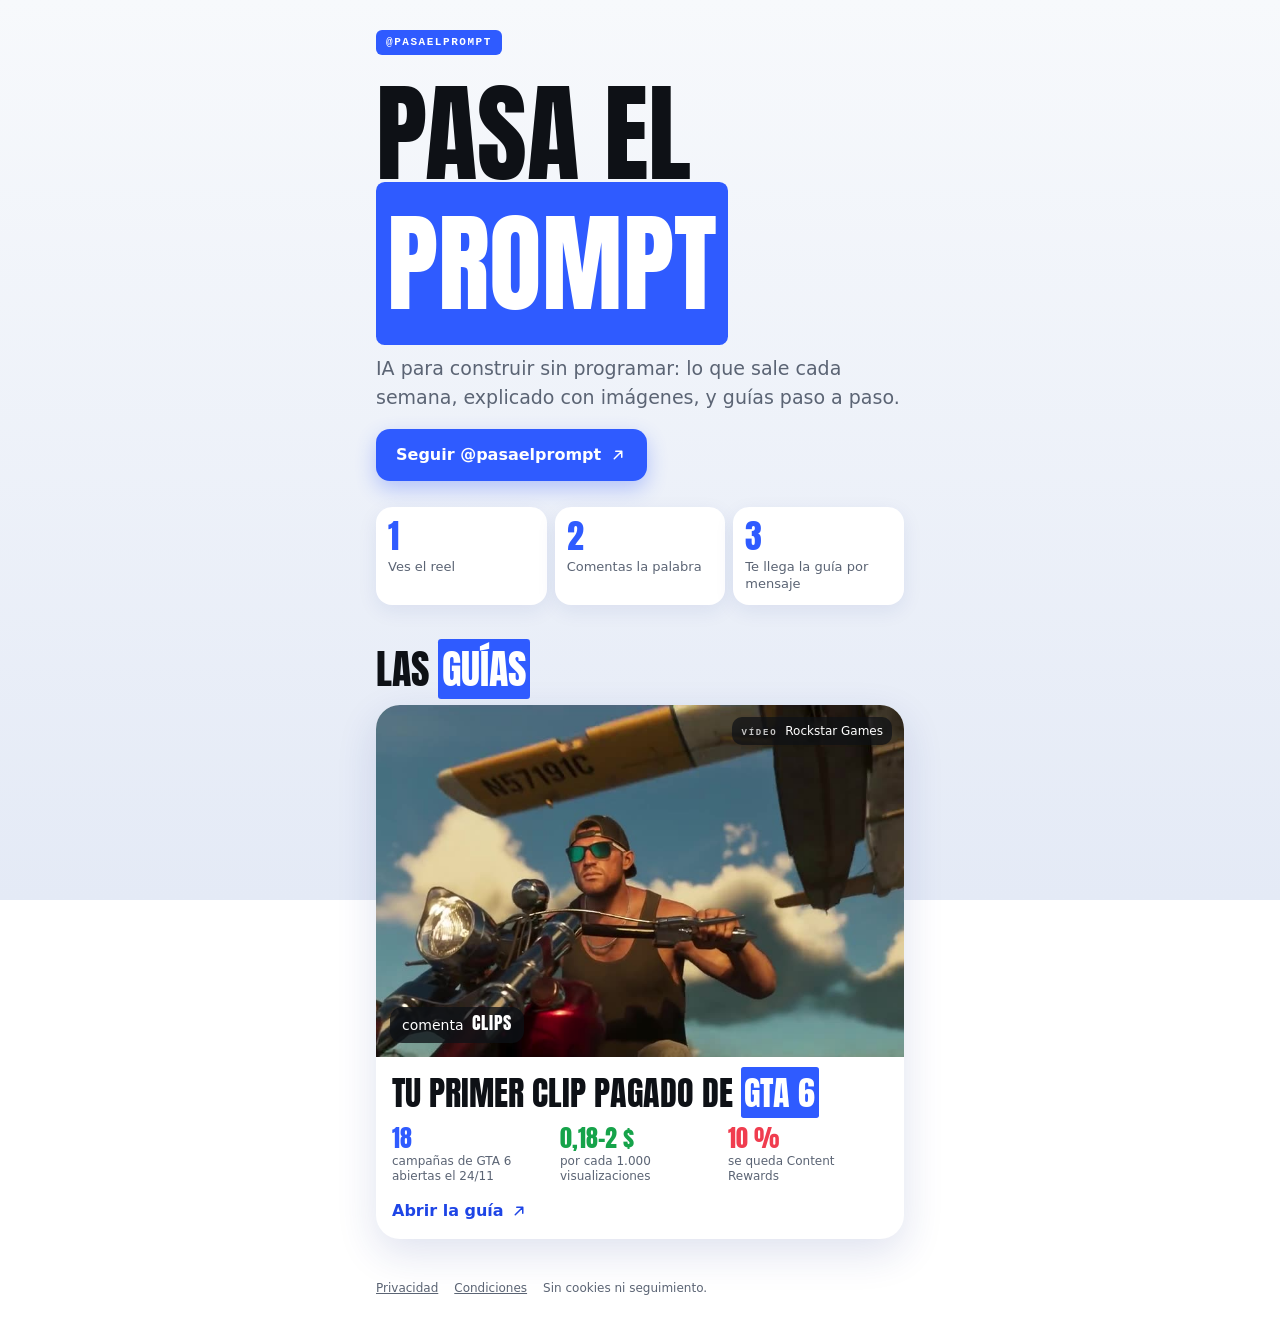
==== index.html @ 2a8b5eec "Publish the Pasa el prompt site: home page and the CLIPS guide" ====
<!doctype html>
<html lang="es">
<head>
<meta charset="utf-8">
<meta name="viewport" content="width=device-width, initial-scale=1, viewport-fit=cover">
<title>Pasa el prompt</title>
<meta name="description" content="IA para construir sin programar: guías visuales, paso a paso, de @pasaelprompt.">
<style>
@font-face { font-family: "Anton"; src: url("guias/assets/Anton-Regular.ttf") format("truetype"); font-display: swap; }
:root { --bg1:#F7F9FC; --bg2:#E4EAF6; --ink:#0E1116; --ink2:#5B6474; --accent:#2F5BFF;
  --accent-lo:#1E45E6; --card:#FFFFFF; --money:#16A34A; --bad:#F03D4F; }
* { box-sizing:border-box; }
html { -webkit-text-size-adjust:100%; }
body { margin:0; color:var(--ink); background:linear-gradient(180deg,var(--bg1),var(--bg2)) fixed;
  font:16px/1.5 "Avenir Next", Avenir, -apple-system, "Segoe UI", Roboto, system-ui, sans-serif; }
main { max-width:560px; margin:0 auto; padding:28px 16px 40px; }
.handle { display:inline-block; background:var(--accent); color:#fff; font:700 11px/1 ui-monospace, Menlo, monospace;
  letter-spacing:.14em; text-transform:uppercase; padding:7px 10px; border-radius:6px; }
h1, h2, h3 { font-family:"Anton", Impact, sans-serif; font-weight:400; text-transform:uppercase; margin:0; }
h1 { font-size:clamp(64px,21vw,108px); line-height:1.2; margin:14px 0 26px; }
h2 { font-size:clamp(30px,9vw,40px); line-height:1.2; margin:40px 0 12px; }
h3 { font-size:clamp(26px,7.4vw,34px); line-height:1.2; }
.hl { background:var(--accent); color:#fff; padding:0 .1em; border-radius:.08em; white-space:nowrap; }
.lead { font-size:19px; color:var(--ink2); margin:0 0 18px; }
.btn { display:inline-flex; align-items:center; gap:8px; background:var(--accent); color:#fff; text-decoration:none; font-weight:700;
  padding:14px 20px; border-radius:14px; box-shadow:0 8px 20px rgba(47,91,255,.30); }
.ic { width:18px; height:18px; color:currentColor; }
.hows { display:grid; grid-template-columns:repeat(3,1fr); gap:8px; margin-top:26px; }
.how { background:var(--card); border-radius:16px; padding:12px; box-shadow:0 6px 20px rgba(26,47,143,.08); }
.how b { display:block; font:400 34px/1 "Anton", Impact, sans-serif; color:var(--accent); margin-bottom:6px; }
.how span { font-size:13px; line-height:1.3; color:var(--ink2); display:block; }
.guide { display:block; color:inherit; text-decoration:none; background:var(--card); border-radius:24px; overflow:hidden;
  box-shadow:0 14px 40px rgba(26,47,143,.14); margin:0 0 18px; }
.pic { position:relative; }
.pic img { display:block; width:100%; aspect-ratio:3/2; object-fit:cover; }
.word { position:absolute; left:14px; bottom:14px; background:rgba(14,17,22,.78); color:#fff; font-size:14px; padding:7px 12px; border-radius:12px; }
.word b { font:400 18px/1 "Anton", Impact, sans-serif; letter-spacing:.03em; margin-left:4px; }
.credit { position:absolute; top:12px; right:12px; background:rgba(14,17,22,.72); color:#fff; font-size:12px; padding:5px 9px; border-radius:10px; }
.credit b { font:700 9px/1 ui-monospace, Menlo, monospace; letter-spacing:.2em; opacity:.75; margin-right:4px; }
.body { padding:16px; }
.stats { display:grid; grid-template-columns:repeat(3,1fr); gap:8px; margin:12px 0 14px; }
.st b { display:block; font:400 24px/1 "Anton", Impact, sans-serif; color:var(--accent); margin-bottom:4px; white-space:nowrap; }
.st.money b { color:var(--money); } .st.bad b { color:var(--bad); }
.st span { font-size:12px; line-height:1.3; color:var(--ink2); display:block; }
.go { display:inline-flex; align-items:center; gap:6px; color:var(--accent-lo); font-weight:700; }
.empty { color:var(--ink2); }
footer { margin-top:40px; font-size:12px; color:var(--ink2); display:flex; gap:16px; flex-wrap:wrap; }
footer a { color:var(--ink2); }
@media (max-width:360px) { .hows, .stats { grid-template-columns:1fr; } }
</style>
</head>
<body>
<main>
<span class="handle">@pasaelprompt</span>
<h1>Pasa el <span class="hl">prompt</span></h1>
<p class="lead">IA para construir sin programar: lo que sale cada semana, explicado con imágenes, y guías paso a paso.</p>
<a class="btn" href="https://www.instagram.com/pasaelprompt/">Seguir @pasaelprompt <svg class="ic" viewBox="0 0 24 24" fill="none" stroke="currentColor" stroke-width="2" stroke-linecap="round" stroke-linejoin="round" aria-hidden="true"><path d="M7 17 17 7M9 7h8v8"/></svg></a>
<div class="hows"><div class="how"><b>1</b><span>Ves el reel</span></div><div class="how"><b>2</b><span>Comentas la palabra</span></div><div class="how"><b>3</b><span>Te llega la guía por mensaje</span></div></div>
<h2>Las <span class="hl">guías</span></h2>
<a class="guide" href="guias/clips/"><div class="pic"><img src="guias/clips/media/hero.jpg" alt="" loading="lazy"><span class="word">comenta <b>CLIPS</b></span><span class="credit"><b>VÍDEO</b> Rockstar Games</span></div><div class="body"><h3>Tu primer clip pagado de <span class="hl">GTA 6</span></h3><div class="stats"><div class="st "><b>18</b><span>campañas de GTA 6 abiertas el 24/11</span></div><div class="st money"><b>0,18–2 $</b><span>por cada 1.000 visualizaciones</span></div><div class="st bad"><b>10 %</b><span>se queda Content Rewards</span></div></div><span class="go">Abrir la guía <svg class="ic sm" viewBox="0 0 24 24" fill="none" stroke="currentColor" stroke-width="2" stroke-linecap="round" stroke-linejoin="round" aria-hidden="true"><path d="M7 17 17 7M9 7h8v8"/></svg></span></div></a>
<footer><a href="privacy-policy/">Privacidad</a><a href="terms-of-service/">Condiciones</a><span>Sin cookies ni seguimiento.</span></footer>
</main>
</body>
</html>
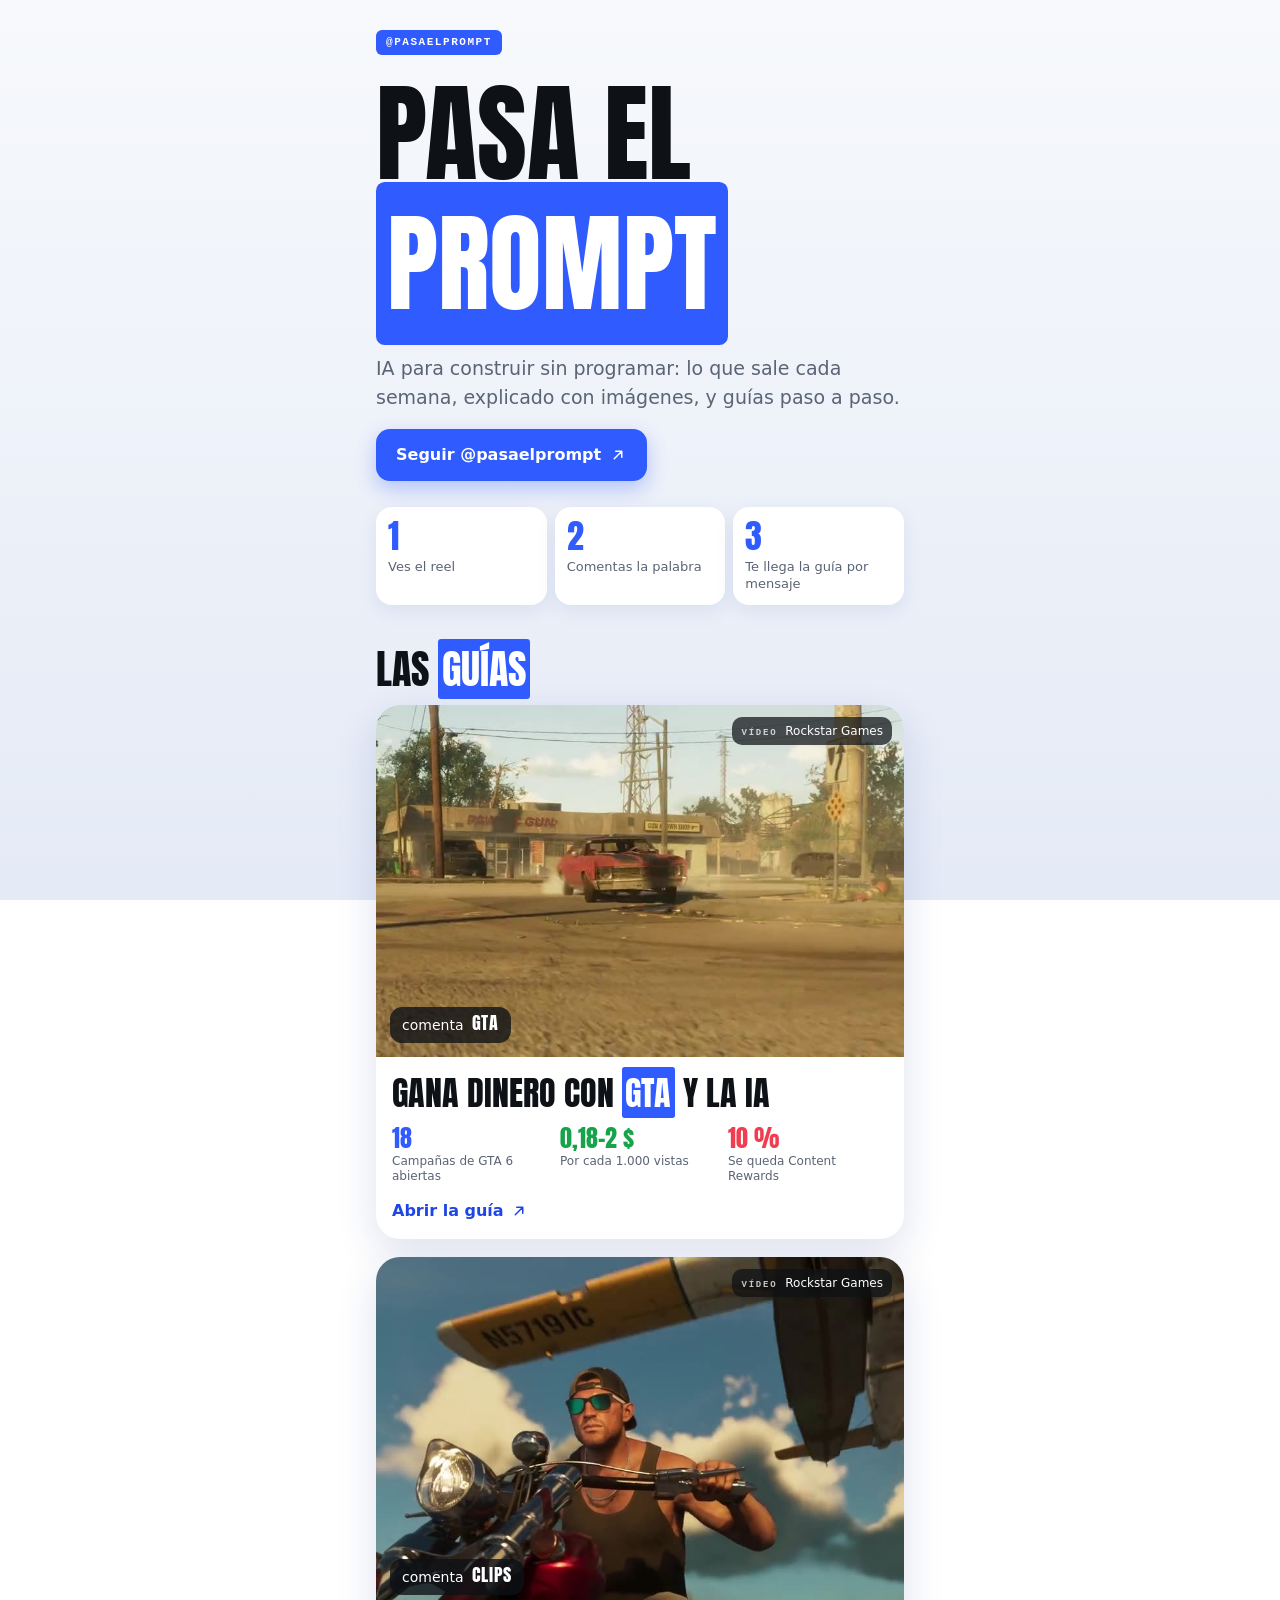
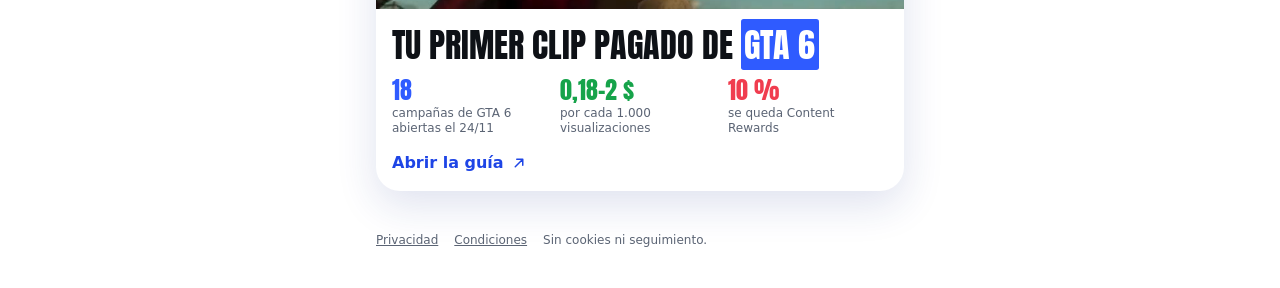
==== commit 1026894e: "Add the GTA guide: six ways to earn around GTA 6 with AI Co-Authored-By: Claude Fable 5.2 <noreply@a" ====
--- a/index.html
+++ b/index.html
@@ -57,6 +57,7 @@
 <a class="btn" href="https://www.instagram.com/pasaelprompt/">Seguir @pasaelprompt <svg class="ic" viewBox="0 0 24 24" fill="none" stroke="currentColor" stroke-width="2" stroke-linecap="round" stroke-linejoin="round" aria-hidden="true"><path d="M7 17 17 7M9 7h8v8"/></svg></a>
 <div class="hows"><div class="how"><b>1</b><span>Ves el reel</span></div><div class="how"><b>2</b><span>Comentas la palabra</span></div><div class="how"><b>3</b><span>Te llega la guía por mensaje</span></div></div>
 <h2>Las <span class="hl">guías</span></h2>
+<a class="guide" href="guias/gta/"><div class="pic"><img src="guias/gta/media/hero.jpg" alt="" loading="lazy"><span class="word">comenta <b>GTA</b></span><span class="credit"><b>VÍDEO</b> Rockstar Games</span></div><div class="body"><h3>Gana dinero con <span class="hl">GTA</span> y la IA</h3><div class="stats"><div class="st "><b>18</b><span>Campañas de GTA 6 abiertas</span></div><div class="st money"><b>0,18–2 $</b><span>Por cada 1.000 vistas</span></div><div class="st bad"><b>10 %</b><span>Se queda Content Rewards</span></div></div><span class="go">Abrir la guía <svg class="ic sm" viewBox="0 0 24 24" fill="none" stroke="currentColor" stroke-width="2" stroke-linecap="round" stroke-linejoin="round" aria-hidden="true"><path d="M7 17 17 7M9 7h8v8"/></svg></span></div></a>
 <a class="guide" href="guias/clips/"><div class="pic"><img src="guias/clips/media/hero.jpg" alt="" loading="lazy"><span class="word">comenta <b>CLIPS</b></span><span class="credit"><b>VÍDEO</b> Rockstar Games</span></div><div class="body"><h3>Tu primer clip pagado de <span class="hl">GTA 6</span></h3><div class="stats"><div class="st "><b>18</b><span>campañas de GTA 6 abiertas el 24/11</span></div><div class="st money"><b>0,18–2 $</b><span>por cada 1.000 visualizaciones</span></div><div class="st bad"><b>10 %</b><span>se queda Content Rewards</span></div></div><span class="go">Abrir la guía <svg class="ic sm" viewBox="0 0 24 24" fill="none" stroke="currentColor" stroke-width="2" stroke-linecap="round" stroke-linejoin="round" aria-hidden="true"><path d="M7 17 17 7M9 7h8v8"/></svg></span></div></a>
 <footer><a href="privacy-policy/">Privacidad</a><a href="terms-of-service/">Condiciones</a><span>Sin cookies ni seguimiento.</span></footer>
 </main>
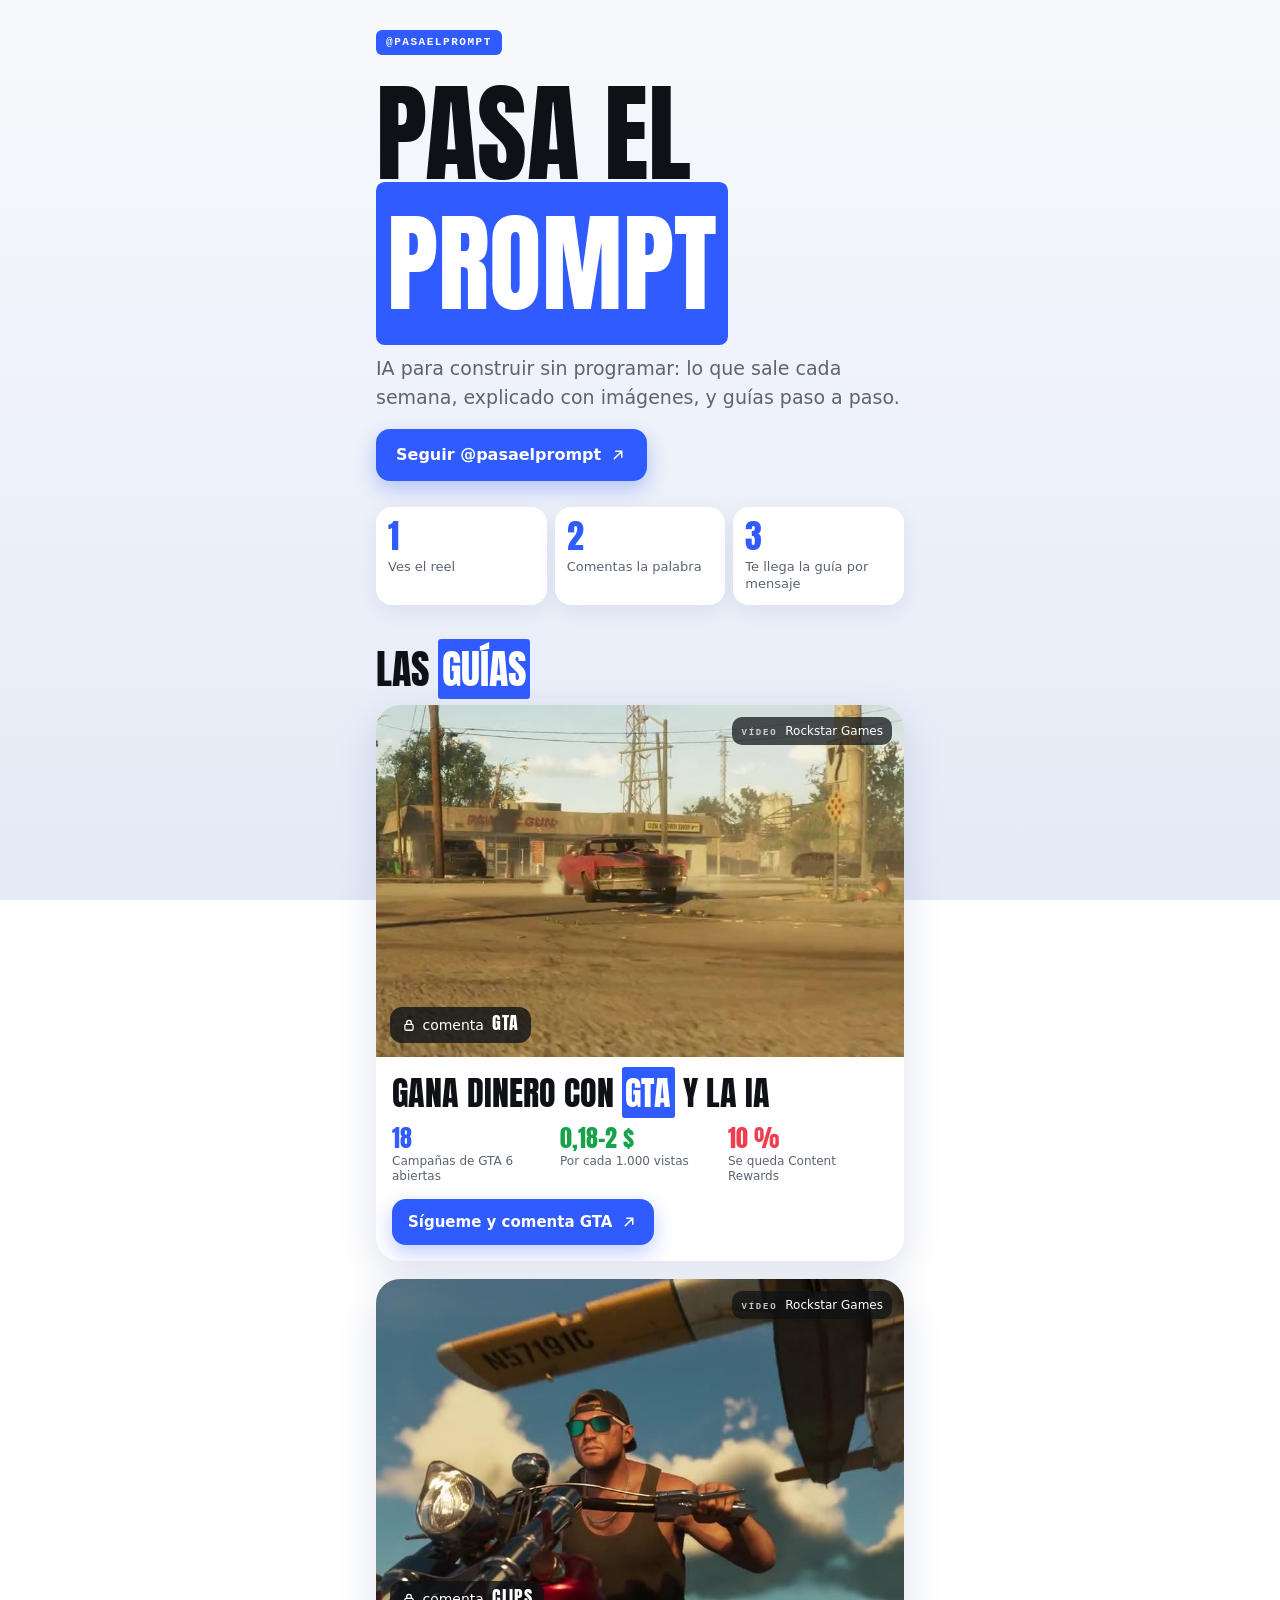
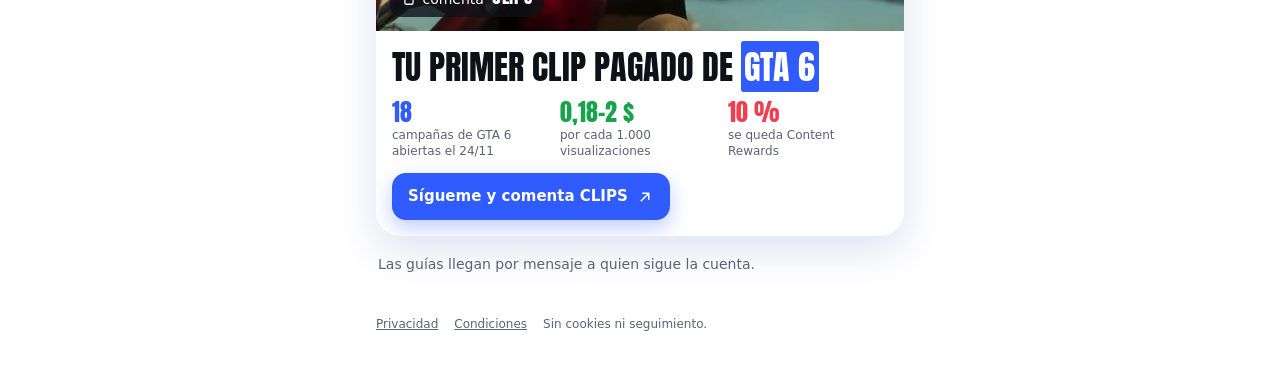
==== commit 50b91b19: "Home page no longer links to the guides: they go by message to followers Cards show a lock and send " ====
--- a/index.html
+++ b/index.html
@@ -6,7 +6,7 @@
 <title>Pasa el prompt</title>
 <meta name="description" content="IA para construir sin programar: guías visuales, paso a paso, de @pasaelprompt.">
 <style>
-@font-face { font-family: "Anton"; src: url("guias/assets/Anton-Regular.ttf") format("truetype"); font-display: swap; }
+@font-face { font-family: "Anton"; src: url("assets/Anton-Regular.ttf") format("truetype"); font-display: swap; }
 :root { --bg1:#F7F9FC; --bg2:#E4EAF6; --ink:#0E1116; --ink2:#5B6474; --accent:#2F5BFF;
   --accent-lo:#1E45E6; --card:#FFFFFF; --money:#16A34A; --bad:#F03D4F; }
 * { box-sizing:border-box; }
@@ -42,7 +42,9 @@
 .st b { display:block; font:400 24px/1 "Anton", Impact, sans-serif; color:var(--accent); margin-bottom:4px; white-space:nowrap; }
 .st.money b { color:var(--money); } .st.bad b { color:var(--bad); }
 .st span { font-size:12px; line-height:1.3; color:var(--ink2); display:block; }
-.go { display:inline-flex; align-items:center; gap:6px; color:var(--accent-lo); font-weight:700; }
+.btn.small { padding:12px 16px; font-size:15px; }
+.lock { width:14px; height:14px; vertical-align:-2px; margin-right:2px; }
+.gate { display:flex; align-items:center; gap:8px; color:var(--ink2); font-size:14px; margin:4px 2px 0; }
 .empty { color:var(--ink2); }
 footer { margin-top:40px; font-size:12px; color:var(--ink2); display:flex; gap:16px; flex-wrap:wrap; }
 footer a { color:var(--ink2); }
@@ -57,8 +59,9 @@
 <a class="btn" href="https://www.instagram.com/pasaelprompt/">Seguir @pasaelprompt <svg class="ic" viewBox="0 0 24 24" fill="none" stroke="currentColor" stroke-width="2" stroke-linecap="round" stroke-linejoin="round" aria-hidden="true"><path d="M7 17 17 7M9 7h8v8"/></svg></a>
 <div class="hows"><div class="how"><b>1</b><span>Ves el reel</span></div><div class="how"><b>2</b><span>Comentas la palabra</span></div><div class="how"><b>3</b><span>Te llega la guía por mensaje</span></div></div>
 <h2>Las <span class="hl">guías</span></h2>
-<a class="guide" href="guias/gta/"><div class="pic"><img src="guias/gta/media/hero.jpg" alt="" loading="lazy"><span class="word">comenta <b>GTA</b></span><span class="credit"><b>VÍDEO</b> Rockstar Games</span></div><div class="body"><h3>Gana dinero con <span class="hl">GTA</span> y la IA</h3><div class="stats"><div class="st "><b>18</b><span>Campañas de GTA 6 abiertas</span></div><div class="st money"><b>0,18–2 $</b><span>Por cada 1.000 vistas</span></div><div class="st bad"><b>10 %</b><span>Se queda Content Rewards</span></div></div><span class="go">Abrir la guía <svg class="ic sm" viewBox="0 0 24 24" fill="none" stroke="currentColor" stroke-width="2" stroke-linecap="round" stroke-linejoin="round" aria-hidden="true"><path d="M7 17 17 7M9 7h8v8"/></svg></span></div></a>
-<a class="guide" href="guias/clips/"><div class="pic"><img src="guias/clips/media/hero.jpg" alt="" loading="lazy"><span class="word">comenta <b>CLIPS</b></span><span class="credit"><b>VÍDEO</b> Rockstar Games</span></div><div class="body"><h3>Tu primer clip pagado de <span class="hl">GTA 6</span></h3><div class="stats"><div class="st "><b>18</b><span>campañas de GTA 6 abiertas el 24/11</span></div><div class="st money"><b>0,18–2 $</b><span>por cada 1.000 visualizaciones</span></div><div class="st bad"><b>10 %</b><span>se queda Content Rewards</span></div></div><span class="go">Abrir la guía <svg class="ic sm" viewBox="0 0 24 24" fill="none" stroke="currentColor" stroke-width="2" stroke-linecap="round" stroke-linejoin="round" aria-hidden="true"><path d="M7 17 17 7M9 7h8v8"/></svg></span></div></a>
+<div class="guide"><div class="pic"><img src="assets/card-fa83baff03.jpg" alt="" loading="lazy"><span class="word"><svg class="lock" viewBox="0 0 24 24" fill="none" stroke="currentColor" stroke-width="2.2" stroke-linecap="round" stroke-linejoin="round" aria-hidden="true"><rect x="5" y="11" width="14" height="10" rx="2"/><path d="M8 11V8a4 4 0 0 1 8 0v3"/></svg> comenta <b>GTA</b></span><span class="credit"><b>VÍDEO</b> Rockstar Games</span></div><div class="body"><h3>Gana dinero con <span class="hl">GTA</span> y la IA</h3><div class="stats"><div class="st "><b>18</b><span>Campañas de GTA 6 abiertas</span></div><div class="st money"><b>0,18–2 $</b><span>Por cada 1.000 vistas</span></div><div class="st bad"><b>10 %</b><span>Se queda Content Rewards</span></div></div><a class="btn small" href="https://www.instagram.com/pasaelprompt/" rel="noopener">Sígueme y comenta GTA <svg class="ic" viewBox="0 0 24 24" fill="none" stroke="currentColor" stroke-width="2" stroke-linecap="round" stroke-linejoin="round" aria-hidden="true"><path d="M7 17 17 7M9 7h8v8"/></svg></a></div></div>
+<div class="guide"><div class="pic"><img src="assets/card-621267fa0d.jpg" alt="" loading="lazy"><span class="word"><svg class="lock" viewBox="0 0 24 24" fill="none" stroke="currentColor" stroke-width="2.2" stroke-linecap="round" stroke-linejoin="round" aria-hidden="true"><rect x="5" y="11" width="14" height="10" rx="2"/><path d="M8 11V8a4 4 0 0 1 8 0v3"/></svg> comenta <b>CLIPS</b></span><span class="credit"><b>VÍDEO</b> Rockstar Games</span></div><div class="body"><h3>Tu primer clip pagado de <span class="hl">GTA 6</span></h3><div class="stats"><div class="st "><b>18</b><span>campañas de GTA 6 abiertas el 24/11</span></div><div class="st money"><b>0,18–2 $</b><span>por cada 1.000 visualizaciones</span></div><div class="st bad"><b>10 %</b><span>se queda Content Rewards</span></div></div><a class="btn small" href="https://www.instagram.com/reel/DgLp--Mh4Yw/" rel="noopener">Sígueme y comenta CLIPS <svg class="ic" viewBox="0 0 24 24" fill="none" stroke="currentColor" stroke-width="2" stroke-linecap="round" stroke-linejoin="round" aria-hidden="true"><path d="M7 17 17 7M9 7h8v8"/></svg></a></div></div>
+<p class="gate">Las guías llegan por mensaje a quien sigue la cuenta.</p>
 <footer><a href="privacy-policy/">Privacidad</a><a href="terms-of-service/">Condiciones</a><span>Sin cookies ni seguimiento.</span></footer>
 </main>
 </body>
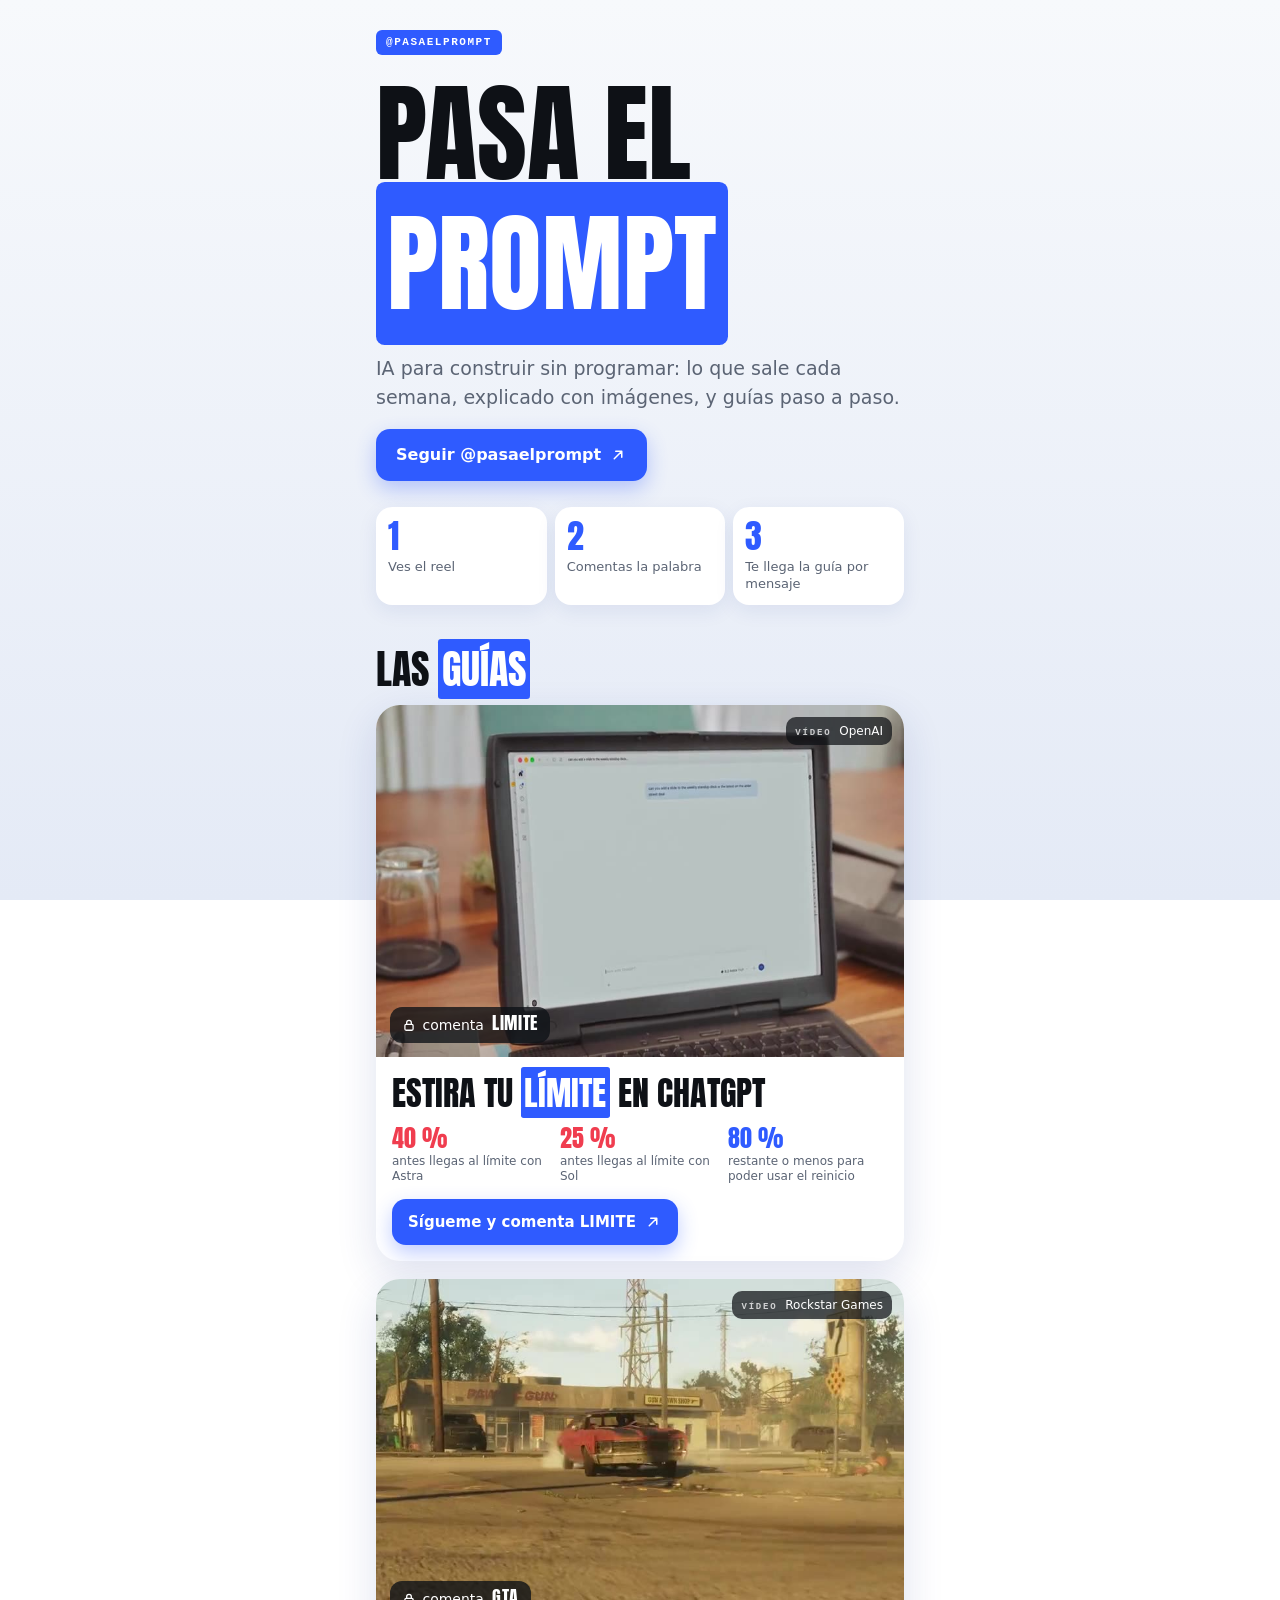
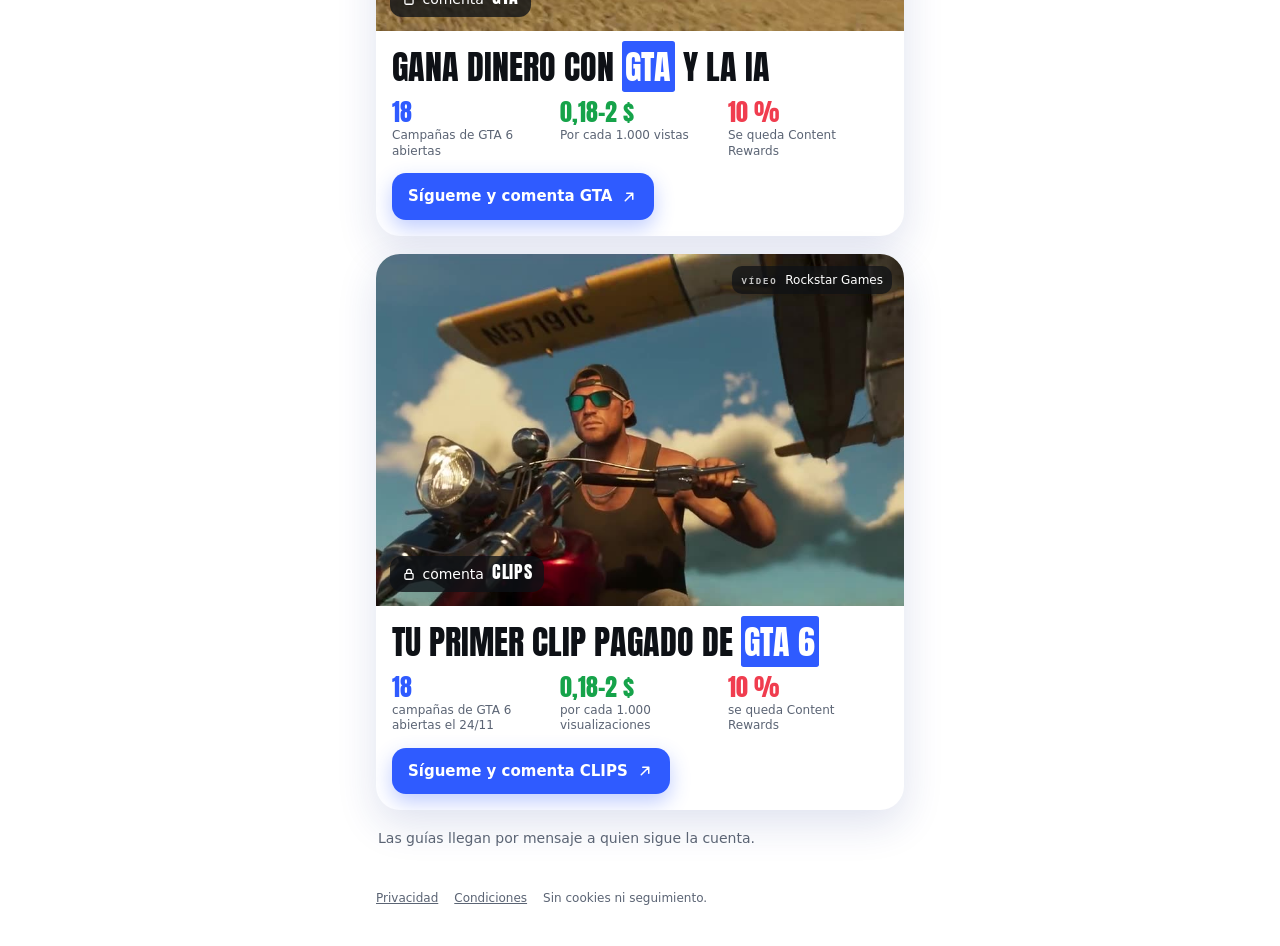
==== commit a885ee19: "Link the reel of 2026-11-27 in the LIMITE guide and add its card to the home page" ====
--- a/index.html
+++ b/index.html
@@ -59,7 +59,8 @@
 <a class="btn" href="https://www.instagram.com/pasaelprompt/">Seguir @pasaelprompt <svg class="ic" viewBox="0 0 24 24" fill="none" stroke="currentColor" stroke-width="2" stroke-linecap="round" stroke-linejoin="round" aria-hidden="true"><path d="M7 17 17 7M9 7h8v8"/></svg></a>
 <div class="hows"><div class="how"><b>1</b><span>Ves el reel</span></div><div class="how"><b>2</b><span>Comentas la palabra</span></div><div class="how"><b>3</b><span>Te llega la guía por mensaje</span></div></div>
 <h2>Las <span class="hl">guías</span></h2>
-<div class="guide"><div class="pic"><img src="assets/card-fa83baff03.jpg" alt="" loading="lazy"><span class="word"><svg class="lock" viewBox="0 0 24 24" fill="none" stroke="currentColor" stroke-width="2.2" stroke-linecap="round" stroke-linejoin="round" aria-hidden="true"><rect x="5" y="11" width="14" height="10" rx="2"/><path d="M8 11V8a4 4 0 0 1 8 0v3"/></svg> comenta <b>GTA</b></span><span class="credit"><b>VÍDEO</b> Rockstar Games</span></div><div class="body"><h3>Gana dinero con <span class="hl">GTA</span> y la IA</h3><div class="stats"><div class="st "><b>18</b><span>Campañas de GTA 6 abiertas</span></div><div class="st money"><b>0,18–2 $</b><span>Por cada 1.000 vistas</span></div><div class="st bad"><b>10 %</b><span>Se queda Content Rewards</span></div></div><a class="btn small" href="https://www.instagram.com/pasaelprompt/" rel="noopener">Sígueme y comenta GTA <svg class="ic" viewBox="0 0 24 24" fill="none" stroke="currentColor" stroke-width="2" stroke-linecap="round" stroke-linejoin="round" aria-hidden="true"><path d="M7 17 17 7M9 7h8v8"/></svg></a></div></div>
+<div class="guide"><div class="pic"><img src="assets/card-d69a60e0e1.jpg" alt="" loading="lazy"><span class="word"><svg class="lock" viewBox="0 0 24 24" fill="none" stroke="currentColor" stroke-width="2.2" stroke-linecap="round" stroke-linejoin="round" aria-hidden="true"><rect x="5" y="11" width="14" height="10" rx="2"/><path d="M8 11V8a4 4 0 0 1 8 0v3"/></svg> comenta <b>LIMITE</b></span><span class="credit"><b>VÍDEO</b> OpenAI</span></div><div class="body"><h3>Estira tu <span class="hl">límite</span> en ChatGPT</h3><div class="stats"><div class="st bad"><b>40 %</b><span>antes llegas al límite con Astra</span></div><div class="st bad"><b>25 %</b><span>antes llegas al límite con Sol</span></div><div class="st "><b>80 %</b><span>restante o menos para poder usar el reinicio</span></div></div><a class="btn small" href="https://www.instagram.com/reel/DgQXzL7hyTK/" rel="noopener">Sígueme y comenta LIMITE <svg class="ic" viewBox="0 0 24 24" fill="none" stroke="currentColor" stroke-width="2" stroke-linecap="round" stroke-linejoin="round" aria-hidden="true"><path d="M7 17 17 7M9 7h8v8"/></svg></a></div></div>
+<div class="guide"><div class="pic"><img src="assets/card-fa83baff03.jpg" alt="" loading="lazy"><span class="word"><svg class="lock" viewBox="0 0 24 24" fill="none" stroke="currentColor" stroke-width="2.2" stroke-linecap="round" stroke-linejoin="round" aria-hidden="true"><rect x="5" y="11" width="14" height="10" rx="2"/><path d="M8 11V8a4 4 0 0 1 8 0v3"/></svg> comenta <b>GTA</b></span><span class="credit"><b>VÍDEO</b> Rockstar Games</span></div><div class="body"><h3>Gana dinero con <span class="hl">GTA</span> y la IA</h3><div class="stats"><div class="st "><b>18</b><span>Campañas de GTA 6 abiertas</span></div><div class="st money"><b>0,18–2 $</b><span>Por cada 1.000 vistas</span></div><div class="st bad"><b>10 %</b><span>Se queda Content Rewards</span></div></div><a class="btn small" href="https://www.instagram.com/p/DgM6oQ2Etna/" rel="noopener">Sígueme y comenta GTA <svg class="ic" viewBox="0 0 24 24" fill="none" stroke="currentColor" stroke-width="2" stroke-linecap="round" stroke-linejoin="round" aria-hidden="true"><path d="M7 17 17 7M9 7h8v8"/></svg></a></div></div>
 <div class="guide"><div class="pic"><img src="assets/card-621267fa0d.jpg" alt="" loading="lazy"><span class="word"><svg class="lock" viewBox="0 0 24 24" fill="none" stroke="currentColor" stroke-width="2.2" stroke-linecap="round" stroke-linejoin="round" aria-hidden="true"><rect x="5" y="11" width="14" height="10" rx="2"/><path d="M8 11V8a4 4 0 0 1 8 0v3"/></svg> comenta <b>CLIPS</b></span><span class="credit"><b>VÍDEO</b> Rockstar Games</span></div><div class="body"><h3>Tu primer clip pagado de <span class="hl">GTA 6</span></h3><div class="stats"><div class="st "><b>18</b><span>campañas de GTA 6 abiertas el 24/11</span></div><div class="st money"><b>0,18–2 $</b><span>por cada 1.000 visualizaciones</span></div><div class="st bad"><b>10 %</b><span>se queda Content Rewards</span></div></div><a class="btn small" href="https://www.instagram.com/reel/DgLp--Mh4Yw/" rel="noopener">Sígueme y comenta CLIPS <svg class="ic" viewBox="0 0 24 24" fill="none" stroke="currentColor" stroke-width="2" stroke-linecap="round" stroke-linejoin="round" aria-hidden="true"><path d="M7 17 17 7M9 7h8v8"/></svg></a></div></div>
 <p class="gate">Las guías llegan por mensaje a quien sigue la cuenta.</p>
 <footer><a href="privacy-policy/">Privacidad</a><a href="terms-of-service/">Condiciones</a><span>Sin cookies ni seguimiento.</span></footer>
